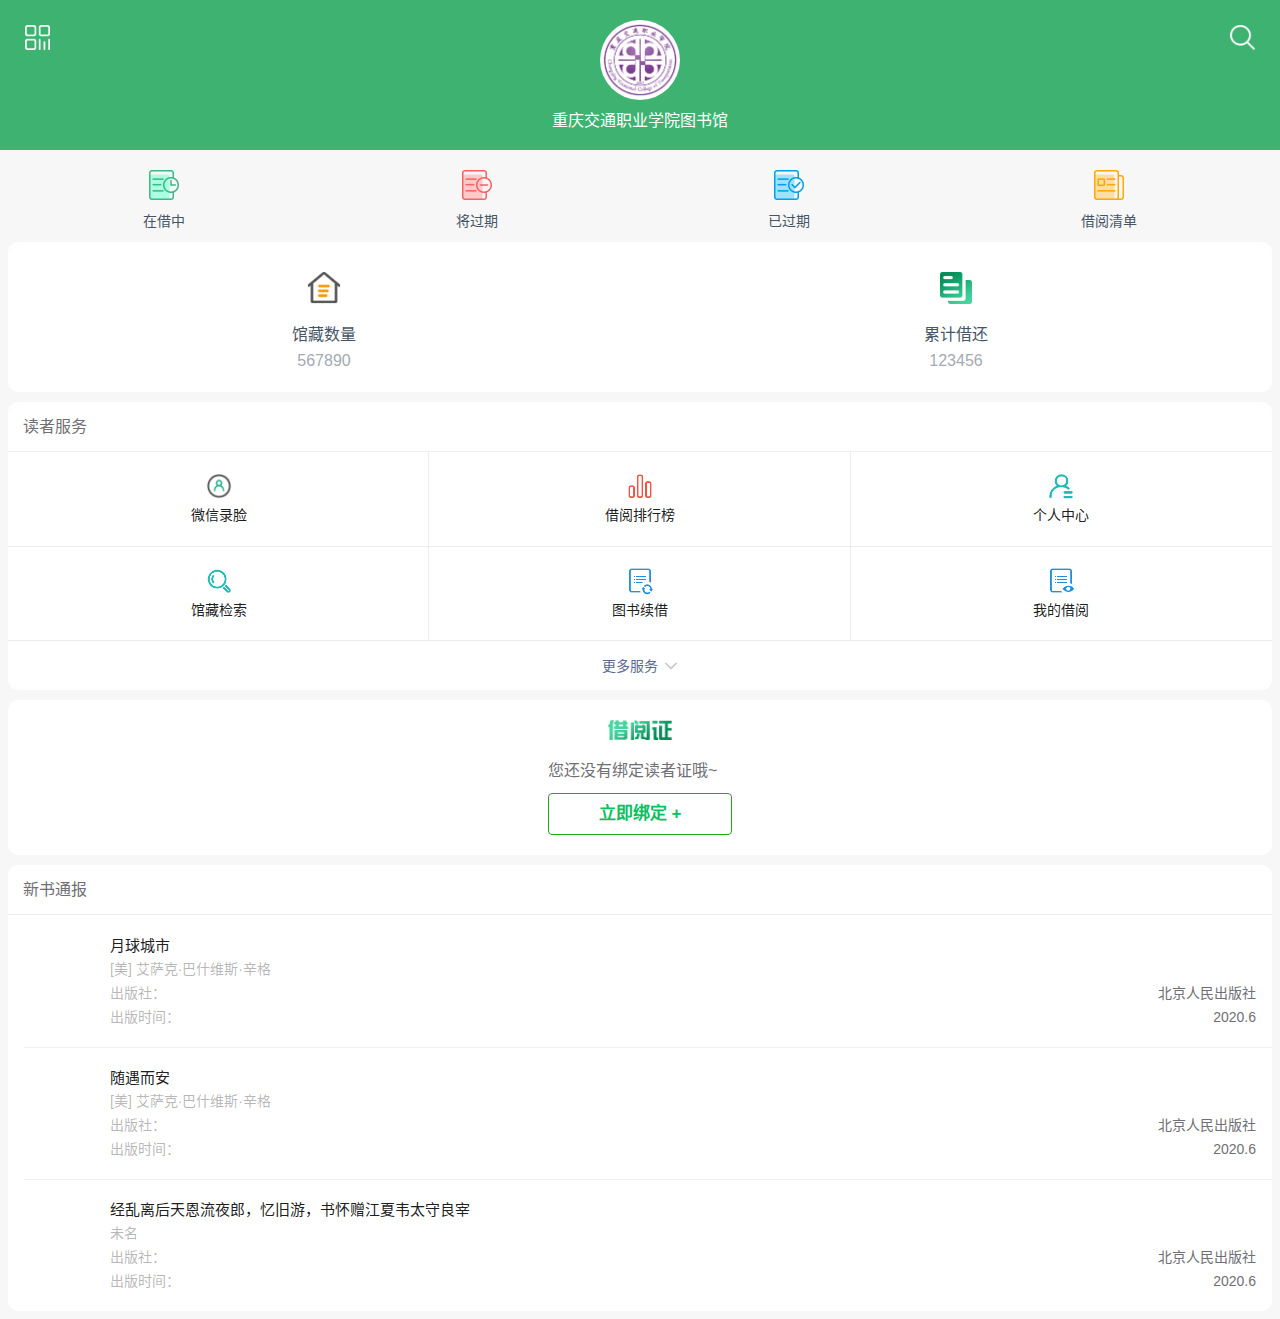
==== index.html @ e13cad3f "init" ====
<!DOCTYPE html>
<html lang="zh-CN">
<head>
<meta charset="UTF-8">
<meta name="viewport" content="width=device-width, initial-scale=1.0">
<meta http-equiv="X-UA-Compatible" content="ie=edge">
<meta name="viewport" content="width=device-width, initial-scale=1.0, minimum-scale=1.0, maximum-scale=1.0, user-scalable=no, viewport-fit=cover">
<title>首页</title>

<link rel="stylesheet" href="static/css/weui.min.css">
<link rel="stylesheet" href="static/css/index.css">
</head>
<body>
<div class="wrap content">

    <!-- 头部 -->
    <div class="head-box">
        <div class="logo">
            <img class="logo-img" src="static/images/logo.jpg">
            <p class="title">重庆交通职业学院图书馆</p>
        </div>
        <div class="top-left">
            <img src="static/images/home@code.png">
        </div>
        <div class="top-right">
            <img src="static/images/home@search.png">
        </div>
    </div>

    <!-- 菜单 -->
    <div class="menu">
        <div class="menu-img">
            <img src="static/images/home@borrowing.png">
            <p>在借中</p>
        </div>
        <div class="menu-img">
            <img src="static/images/home@overdue.png">
            <p>将过期</p>
        </div>
        <div class="menu-img">
            <img src="static/images/home@overdued.png">
            <p>已过期</p>
        </div>
        <div class="menu-img">
            <img src="static/images/home@detailed_list.png">
            <p>借阅清单</p>
        </div>
    </div>

    <!-- 馆藏数据 -->
    <div class="nums">
        <a href="javascript:" class="nums-library">
            <i></i>
            <p>馆藏数量 <span>567890</span></p>
        </a>
        <a href="javascript:" class="nums-borrow">
            <i></i>
            <p>累计借还 <span>123456</span></p>
        </a>
    </div>

    <!-- 读者服务 -->
    <div class="grids has-more dwo-mt10">
        <div class="grids-title dwo-title">
            <h2>读者服务</h2>
        </div>
        <div class="weui-grids">
            <a href="javascript:;" class="weui-grid">
                <div class="weui-grid__icon">
                    <img src="static/images/icon@face.png" alt="">
                </div>
                <p class="weui-grid__label">微信录脸</p>
            </a>
            <a href="javascript:;" class="weui-grid">
                <div class="weui-grid__icon">
                    <img src="static/images/icon@top.png" alt="">
                </div>
                <p class="weui-grid__label">借阅排行榜</p>
            </a>
            <a href="javascript:;" class="weui-grid">
                <div class="weui-grid__icon">
                    <img src="static/images/icon@my.png" alt="">
                </div>
                <p class="weui-grid__label">个人中心</p>
            </a>
            <a href="javascript:;" class="weui-grid">
                <div class="weui-grid__icon">
                    <img src="static/images/icon@search.png" alt="">
                </div>
                <p class="weui-grid__label">馆藏检索</p>
            </a>
            <a href="javascript:;" class="weui-grid">
                <div class="weui-grid__icon">
                    <img src="static/images/icon@renew.png" alt="">
                </div>
                <p class="weui-grid__label">图书续借</p>
            </a>
            <a href="javascript:;" class="weui-grid">
                <div class="weui-grid__icon">
                    <img src="static/images/icon@my_borrow.png" alt="">
                </div>
                <p class="weui-grid__label">我的借阅</p>
            </a>
            <a href="" class="weui-grid weui-grid-more">
                <div class="weui-grid__icon">
                    <img src="static/images/icon10.png" alt="">
                </div>
                <p class="weui-grid__label">新增待定</p>
            </a>
        </div>
    </div>
    <div class="grids-more"><span class="toggle">更多服务</span></div>

    <!-- 读者证 -->
    <div class="card">
        <div class="card-title">
            <img src="static/images/home@card.png">
        </div>
        <div class="card-content card-bind" style="display: block">
            <p class="card-tips">您还没有绑定读者证哦~</p>
            <div class="card-bind-btn button-sp-area">
                <a href="javascript:;" id="bind-action" class="weui-btn weui-btn_plain-primary">立即绑定 + </a>
            </div>
        </div>
        <div class="card-content card-unlock" style="display: none">
            <div class="card-box">
                <p class="card-name">刘凯</p>
                <p class="card-number">10230000069014</p>
                <p class="card-status">使用中</p>
                <a href="javascript:;" id="unlock-action" class="unlock weui-btn weui-btn_plain-primary">解 绑</a>
                <img class="card-barcode" src="static/images/home@code.png">
            </div>
        </div>
    </div>

    <!-- 新书列表 -->
    <div class="grids dwo-mt10">
        <div class="grids-title dwo-title">
            <h2>新书通报</h2>
        </div>
        <div class="weui-panel__bd book-list">
            <a href="javascript:" class="weui-media-box weui-media-box_appmsg">
                <div class="weui-media-box__hd">
                    <img class="weui-media-box__thumb" src="https://img9.doubanio.com/view/subject/m/public/s33722595.jpg" alt="">
                </div>
                <div class="weui-media-box__bd">
                    <h4 class="weui-media-box__title">月球城市</h4>
                    <p class="weui-media-box__desc">[美] 艾萨克·巴什维斯·辛格</p>
                    <p class="weui-media-box__desc">出版社：<span class="right">北京人民出版社</span></p>
                    <p class="weui-media-box__desc">出版时间：<span class="right">2020.6</span></p>
                </div>
            </a>
            <a href="javascript:" class="weui-media-box weui-media-box_appmsg">
                <div class="weui-media-box__hd">
                    <img class="weui-media-box__thumb" src="https://img9.doubanio.com/view/subject/s/public/s33747736.jpg" alt="">
                </div>
                <div class="weui-media-box__bd">
                    <h4 class="weui-media-box__title">随遇而安</h4>
                    <p class="weui-media-box__desc">[美] 艾萨克·巴什维斯·辛格</p>
                    <p class="weui-media-box__desc">出版社：<span class="right">北京人民出版社</span></p>
                    <p class="weui-media-box__desc">出版时间：<span class="right">2020.6</span></p>
                </div>
            </a>
            <a href="javascript:" class="weui-media-box weui-media-box_appmsg">
                <div class="weui-media-box__hd">
                    <img class="weui-media-box__thumb" src="https://img9.doubanio.com/view/subject/s/public/s33542405.jpg" alt="">
                </div>
                <div class="weui-media-box__bd">
                    <h4 class="weui-media-box__title">经乱离后天恩流夜郎，忆旧游，书怀赠江夏韦太守良宰</h4>
                    <p class="weui-media-box__desc">未名</p>
                    <p class="weui-media-box__desc">出版社：<span class="right">北京人民出版社</span></p>
                    <p class="weui-media-box__desc">出版时间：<span class="right">2020.6</span></p>
                </div>
            </a>
        </div>
    </div>
</div>

<script src="https://cdn.staticfile.org/jquery/1.10.2/jquery.min.js"></script>
<script src="static/js/index.js"></script>
</body>
</html>
---- static/css/index.css ----
body { 
	background-color: #f7f7f7;
}

body {
    padding-bottom: constant(safe-area-inset-bottom);
    padding-bottom: env(safe-area-inset-bottom);
}

.dwo-mt10 { 
	margin-top: 10px;
}
.content { 
	padding: 8px;
}
.grids { 
	border-radius: 10px; 
	background-color: #fff; 
	overflow: hidden;
}
.has-more { 
	border-bottom-left-radius: 0; 
	border-bottom-right-radius: 0;
}
.has-more.show-more .weui-grid-more { 
	display: block;
}

.weui-grids { 
	margin-bottom: -1px;
}
.weui-grids:before { 
	border-top: 0;
}
.weui-grids:after { 
	border-left: 0;
}
.weui-grid:nth-child(3n):before { 
	border-right: 0;
}
.weui-grid-more { 
	display: none;
}
.grids-more { 
	position: relative; 
	height: 50px; 
	line-height: 50px; 
	border-bottom-left-radius: 10px; 
	border-bottom-right-radius: 10px; 
	text-align: center; font-size: 14px; 
	color: #5b6a91; 
	background-color: #fff;
}
.grids-more:before { 
	content: ""; 
	position: absolute; 
	left: 0; 
	right: 0; 
	top: -1px; 
	height: 1px; 
	border-top: 1px solid #d9d9d9; 
	transform: scaleY(.5); 
	transform-origin: 0 100%;
}
.grids-more span { 
	display: inline-block; 
	vertical-align: middle;
}
.grids-more span:after { 
	content: ""; 
	display: inline-block; 
	width: 16px; 
	height: 16px; 
	margin-left: 5px; 
	background: url(../images/arrow.png) no-repeat 0 / 16px 16px; 
	vertical-align: text-top;
}
.grids-more .show:after { 
	transform: rotate(180deg);
}

.grids-title { 
	box-sizing: border-box; 
	position: relative; 
	height: 50px; 
	padding: 0 15px; 
	line-height: 50px;
}
.grids-title:after { 
	content: ""; 
	position: absolute; 
	left: 0; 
	right: 0; 
	bottom: 0; 
	height: 1px; 
	border-top: 1px solid #d9d9d9; 
	transform: scaleY(.5); 
	transform-origin: 0 100%;
}
.grids-title h2 { 
	font-size: 16px; 
	font-weight: 400; 
	color: #706f75;
}

/*头部*/
.head-box { 
	display: flex; 
	justify-content: space-around; 
	height: 150px; 
	border-radius: 0; 
	background-color: #3db271; /*绿色 3db271 紫色 7a3b90*/
	overflow: hidden; 
	margin-left: -8px; 
	margin-right: -8px; 
	margin-top: -8px;
}

.head-box {
	position: relative;
}

.head-box .top-left {
	position: absolute;
	top: 25px;
	left: 25px;
}

.head-box .top-right {
	position: absolute;
	top: 25px;
	right: 25px;
}

.head-box .top-left img, .head-box .top-right img {
	width: 25px;
	height: 25px;
}

.logo {
    text-align: center;
	padding: 20px 0;
}

.logo-img {
	width: 80px;
	height: 80px;
	overflow: hidden;
    border-radius: 50%;
}

.logo .title {
	color: #ffffff;
}

/*菜单*/
.menu {
	display: flex;
	justify-content: space-around;
	padding-top: 20px;
	padding-bottom: 10px;
}

.menu .menu-img {
	display: flex;
	flex-direction: column;
	justify-content: space-around;
}

.menu .menu-img img {
	margin: 0 auto;
	width: 30px;
	height: 30px;
}

.menu .menu-img p {
	padding-top: 10px;
	font-size: 14px;
	color: #465566;
}

/*馆藏数据*/
.nums { 
	display: flex; 
	justify-content: space-between; 
	height: 150px; 
	border-radius: 10px; 
	background-color: #ffffff; /*绿色 3db271 紫色 7a3b90*/
	overflow: hidden;
}

.nums-borrow, .nums-library { 
	flex: 1; 
	padding-top: 30px; 
	text-align: center; 
	color: #465566; /*#fefefe;*/
}

.nums-borrow p, .nums-library p { 
	height: 50px; 
	margin-top: 10px;
}

.nums-borrow i { 
	display: inline-block;
	width: 32px; 
	height: 32px; 
	background: url(../images/home@borrow-nums.png) 50%  no-repeat; 
	background-size: contain;
}

.nums-library i { 
	display: inline-block; 
	width: 32px; 
	height: 32px; 
	background: url(../images/home@library-nums.png) 50% no-repeat; 
	background-size: contain;
}

.nums-library span, .nums-borrow span { 
	display: block; 
	opacity: .5;
}

/*读者证*/
.card { 
	display: flex; 
	flex-direction: column;
	justify-content: space-between; 
	/*height: 150px; */
	border-radius: 10px; 
	background-color: #ffffff; /*绿色 3db271 紫色 7a3b90*/
	overflow: hidden;
	margin-top: 10px;
}

.card .card-title, .card .card-content {
	color: #706f75;
	margin: 0 auto;
}

.card .card-title img {
	height: 20px;
	padding-top: 20px;
	padding-bottom: 10px;
}

.card-bind-btn {
	padding-top: 10px;
	padding-bottom: 20px;
}

.card .card-box {
	width: 250px;
	display: flex; 
	flex-direction: column;
	/*justify-content: space-between; */
	height: 130px; 
	border-radius: 10px; 
	background-color: #3db271; /*绿色 3db271 紫色 7a3b90*/
	overflow: hidden;
	margin-bottom: 20px;
	color: #ffffff;
	position: relative;
}

.card .card-box .card-name {
	padding-top: 8px;
}

.card .card-box .card-number {
	padding-top: 10px;
	padding-bottom: 20px;
}

.card .card-box .card-status {
	font-weight: bold;
}

.card .card-box .card-name, .card .card-box .card-number, .card .card-box .card-status {
	padding-left: 15px;
}

.card .card-box .unlock {
	padding: 8px 24px;
	width: auto;
	color: #ffffff;
	border: 1px solid #ffffff;
	border-radius: 40px;
	/*margin-top: -5px;*/
	font-size: 14px;
	position: absolute;
	bottom: 10px;
	right: 15px;
}

.card .card-box .card-barcode {
	position: absolute;
	top: 15px;
	right: 15px;
	width: 25px;
	height: 25px;
}

/*新书列表*/
.book-list .right {
	float: right;
	color: #706f75;
}

.book-list .weui-media-box_appmsg .weui-media-box__hd {
	width: 70px;
	height: 100px;
}

.book-list .weui-media-box__thumb {
	box-shadow:5px 2px 6px #706f75;
}

.book-list .weui-media-box__title {
	font-size: 15px;
}
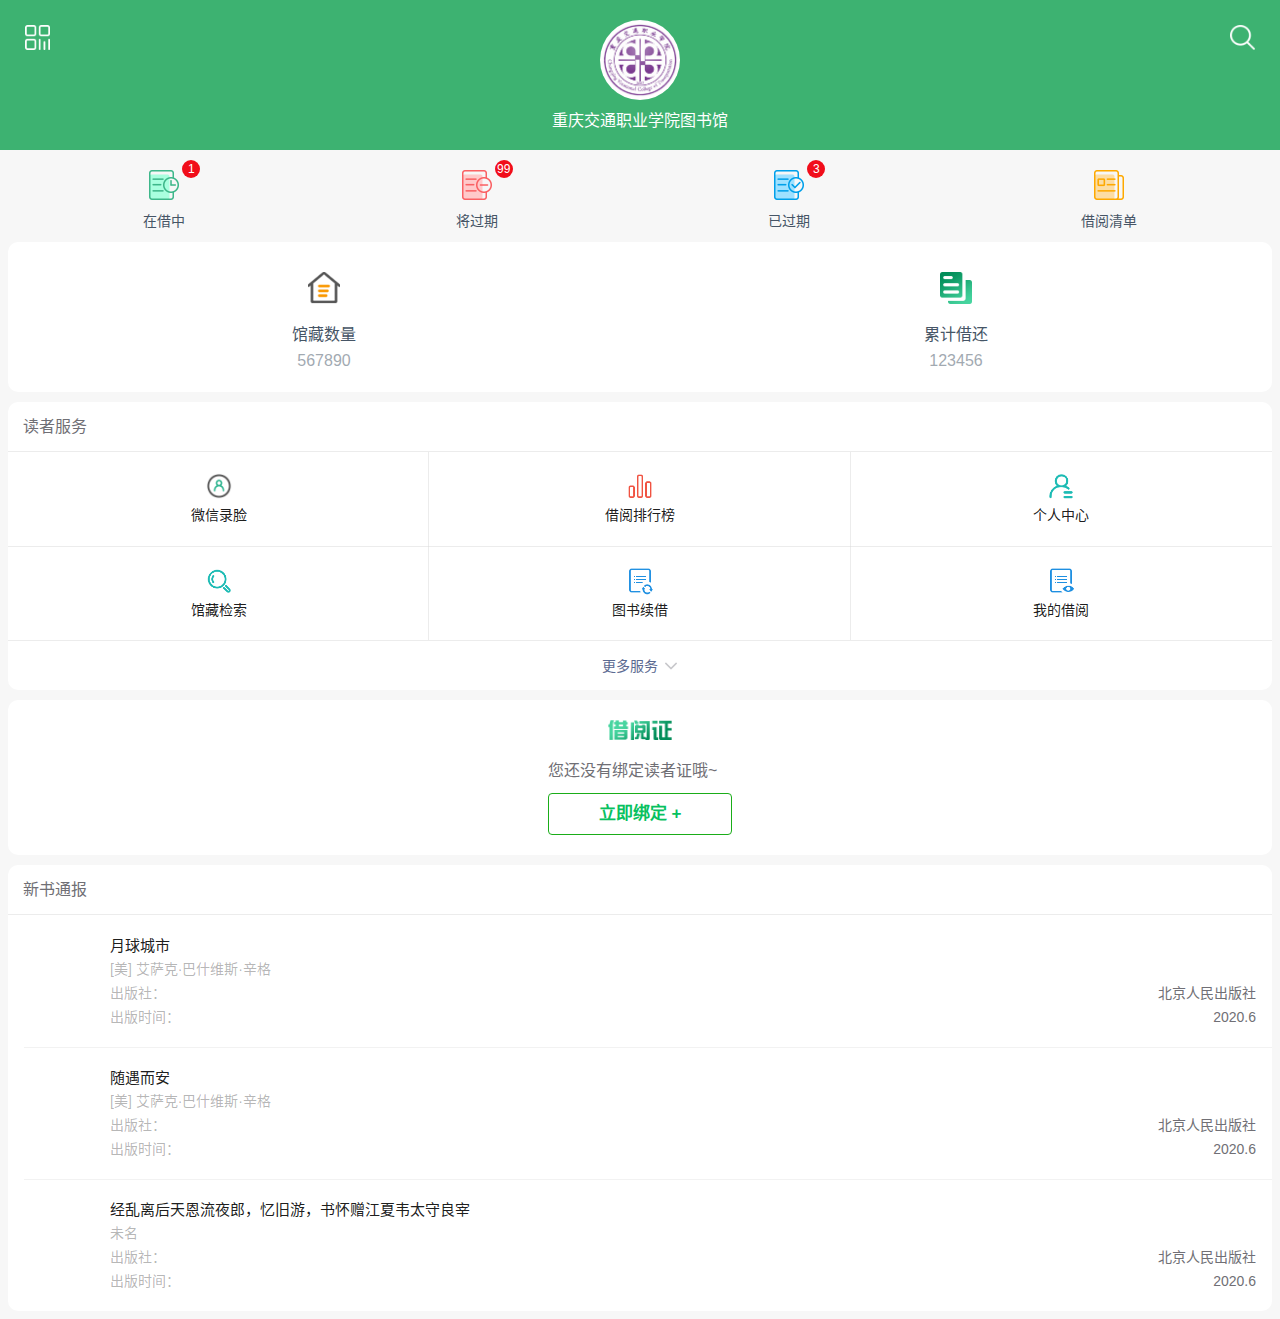
==== commit eb8dcbea: "借阅列表" ====
--- a/index.html
+++ b/index.html
@@ -29,22 +29,33 @@
 
     <!-- 菜单 -->
     <div class="menu">
-        <div class="menu-img">
-            <img src="static/images/home@borrowing.png">
-            <p>在借中</p>
-        </div>
-        <div class="menu-img">
-            <img src="static/images/home@overdue.png">
-            <p>将过期</p>
-        </div>
-        <div class="menu-img">
-            <img src="static/images/home@overdued.png">
-            <p>已过期</p>
-        </div>
-        <div class="menu-img">
-            <img src="static/images/home@detailed_list.png">
-            <p>借阅清单</p>
-        </div>
+        <a href="borrow.html">
+            <div class="menu-img">
+                <img src="static/images/home@borrowing.png">
+                <p>在借中</p>
+                <span class="tips-number">1</span>
+            </div>
+        </a>
+        <a href="borrow.html#tab2">
+            <div class="menu-img">
+                <img src="static/images/home@overdue.png">
+                <p>将过期</p>
+                <span class="tips-number">99</span>
+            </div>
+        </a>
+        <a href="borrow.html#tab3">
+            <div class="menu-img">
+                <img src="static/images/home@overdued.png">
+                <p>已过期</p>
+                <span class="tips-number">3</span>
+            </div>
+        </a>
+        <a href="borrow.html#tab4">
+            <div class="menu-img">
+                <img src="static/images/home@detailed_list.png">
+                <p>借阅清单</p>
+            </div>
+        </a>
     </div>
 
     <!-- 馆藏数据 -->
--- a/static/css/index.css
+++ b/static/css/index.css
@@ -165,6 +165,21 @@
 	display: flex;
 	flex-direction: column;
 	justify-content: space-around;
+	position: relative;
+}
+
+.menu .menu-img .tips-number {
+	position: absolute;
+	top: -10px;
+	right: -15px;
+	background-color: #F10D1A;
+	width: 18px;
+	height: 18px;
+	border-radius: 50%;
+	line-height: 18px;
+	text-align: center;
+	color: #ffffff;
+	font-size: 12px;
 }
 
 .menu .menu-img img {
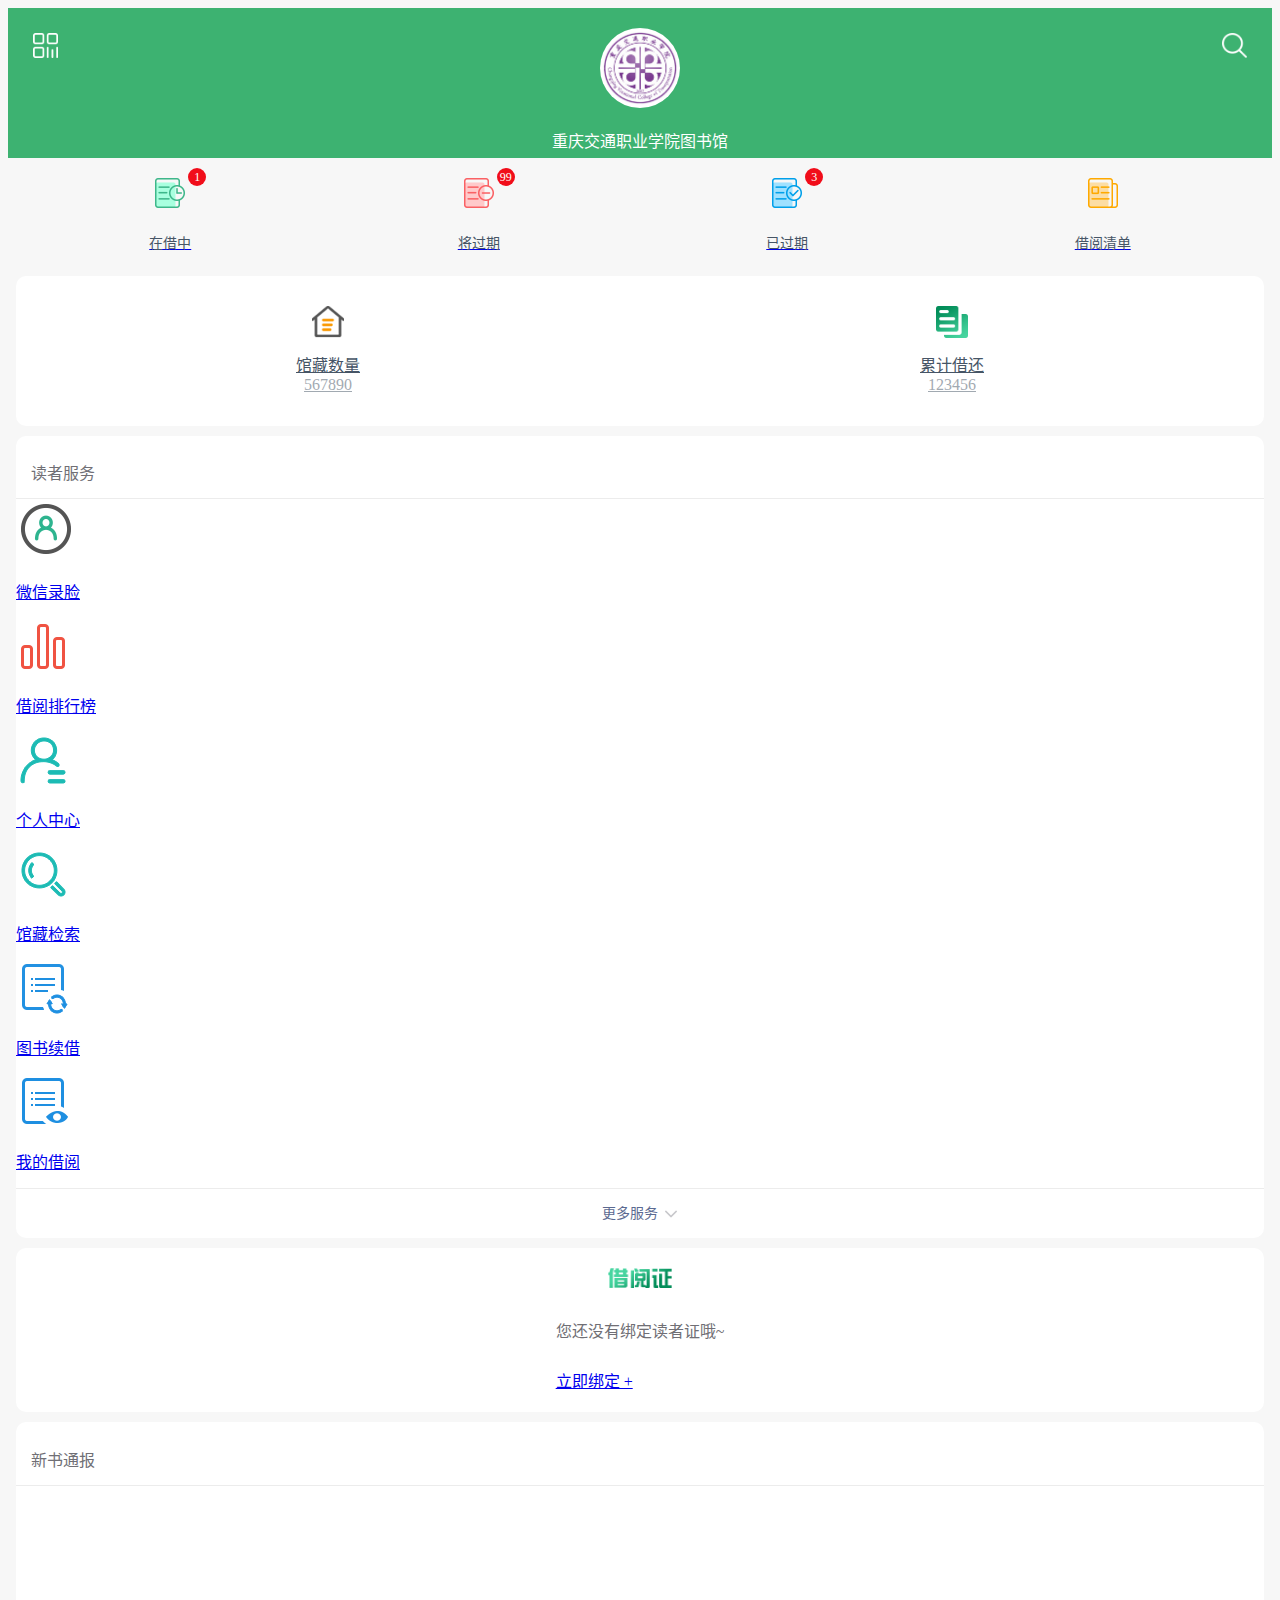
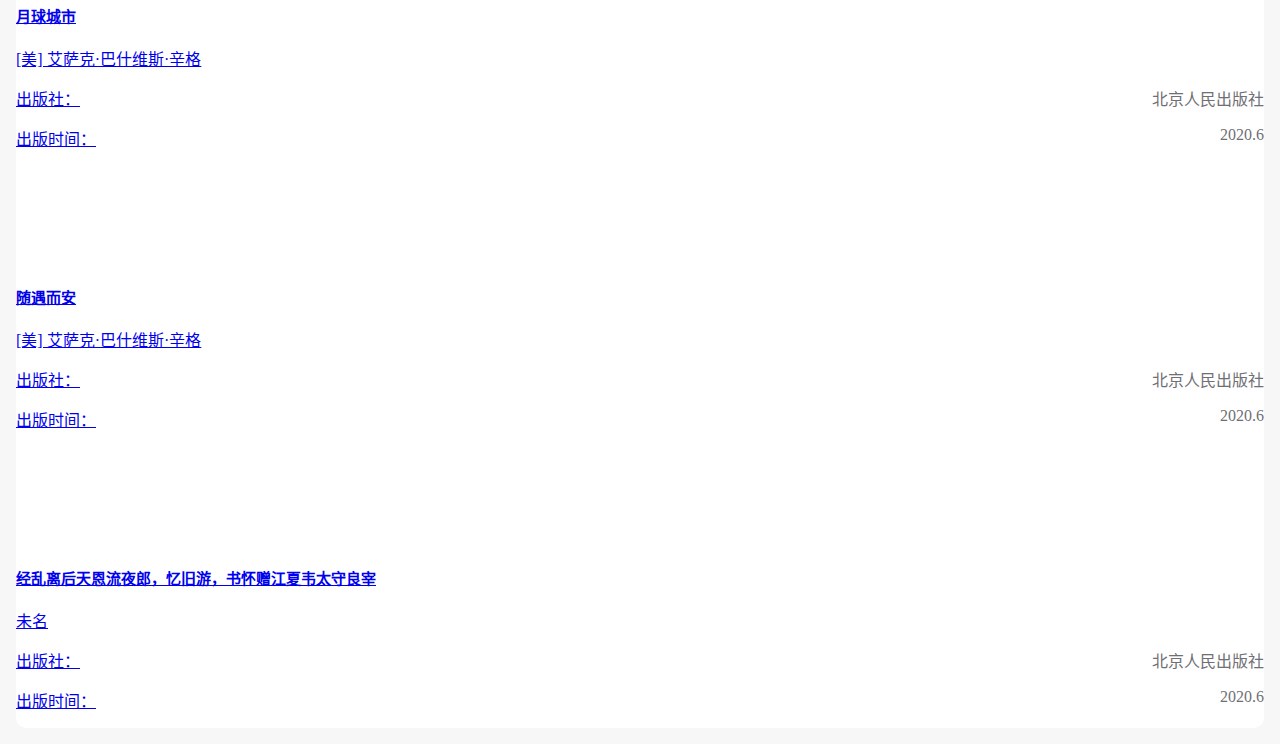
==== commit 7914410e: "借阅排行榜和使用weui cdn" ====
--- a/index.html
+++ b/index.html
@@ -7,7 +7,7 @@
 <meta name="viewport" content="width=device-width, initial-scale=1.0, minimum-scale=1.0, maximum-scale=1.0, user-scalable=no, viewport-fit=cover">
 <title>首页</title>
 
-<link rel="stylesheet" href="static/css/weui.min.css">
+<link href="https://cdn.bootcdn.net/ajax/libs/weui/2.3.0/style/weui.min.css" rel="stylesheet">
 <link rel="stylesheet" href="static/css/index.css">
 </head>
 <body>
@@ -130,7 +130,7 @@
         <div class="card-content card-bind" style="display: block">
             <p class="card-tips">您还没有绑定读者证哦~</p>
             <div class="card-bind-btn button-sp-area">
-                <a href="javascript:;" id="bind-action" class="weui-btn weui-btn_plain-primary">立即绑定 + </a>
+                <a href="javascript:" id="bind-action" class="weui-btn weui-btn_primary">立即绑定 + </a>
             </div>
         </div>
         <div class="card-content card-unlock" style="display: none">
